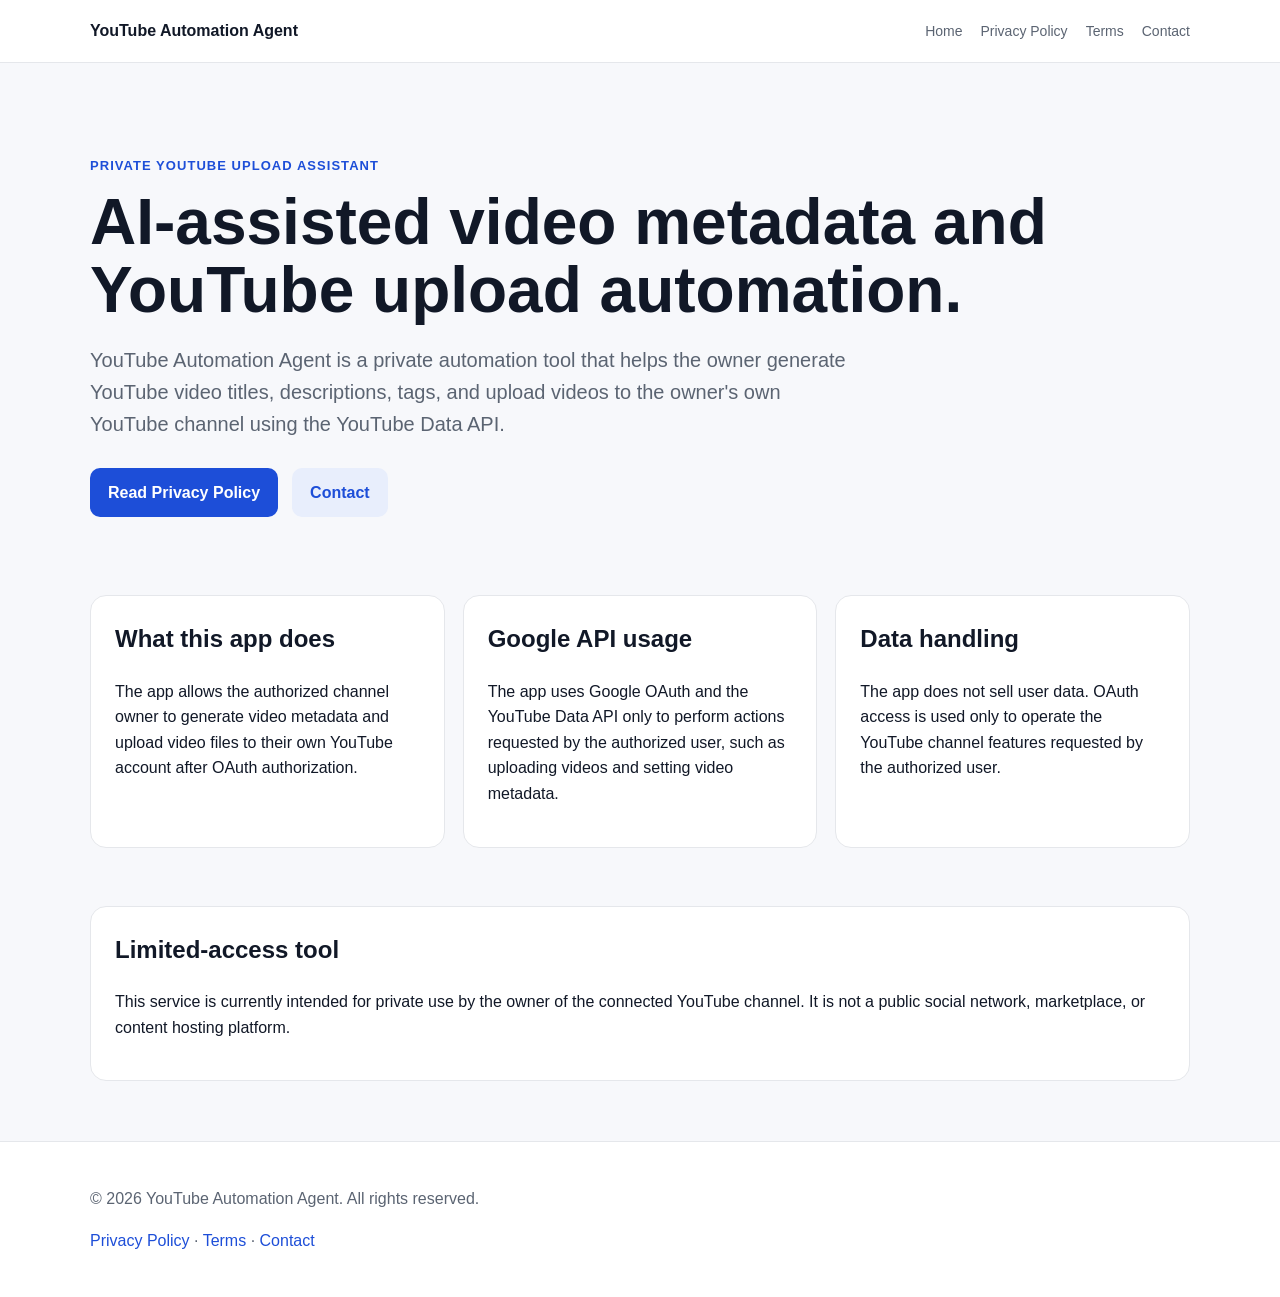
==== index.html @ 1acd13e2 "Add files via upload" ====
<!DOCTYPE html>
<html lang="en">
<head>
  <meta charset="UTF-8" />
  <meta name="viewport" content="width=device-width, initial-scale=1.0" />
  <title>YouTube Automation Agent</title>
  <meta name="description" content="A private YouTube automation tool that helps the owner generate metadata and upload videos to their own YouTube channel." />
  <link rel="stylesheet" href="style.css" />
</head>
<body>
  <header class="site-header">
    <div class="container nav">
      <a class="brand" href="index.html">YouTube Automation Agent</a>
      <nav>
        <a href="index.html">Home</a>
        <a href="privacy-policy.html">Privacy Policy</a>
        <a href="terms.html">Terms</a>
        <a href="contact.html">Contact</a>
      </nav>
    </div>
  </header>

  <main>
    <section class="hero container">
      <div>
        <p class="eyebrow">Private YouTube Upload Assistant</p>
        <h1>AI-assisted video metadata and YouTube upload automation.</h1>
        <p class="lead">
          YouTube Automation Agent is a private automation tool that helps the owner generate YouTube video titles,
          descriptions, tags, and upload videos to the owner's own YouTube channel using the YouTube Data API.
        </p>
        <div class="actions">
          <a class="button" href="privacy-policy.html">Read Privacy Policy</a>
          <a class="button secondary" href="contact.html">Contact</a>
        </div>
      </div>
    </section>

    <section class="container grid">
      <article class="card">
        <h2>What this app does</h2>
        <p>
          The app allows the authorized channel owner to generate video metadata and upload video files
          to their own YouTube account after OAuth authorization.
        </p>
      </article>

      <article class="card">
        <h2>Google API usage</h2>
        <p>
          The app uses Google OAuth and the YouTube Data API only to perform actions requested by the authorized user,
          such as uploading videos and setting video metadata.
        </p>
      </article>

      <article class="card">
        <h2>Data handling</h2>
        <p>
          The app does not sell user data. OAuth access is used only to operate the YouTube channel features
          requested by the authorized user.
        </p>
      </article>
    </section>

    <section class="container notice">
      <h2>Limited-access tool</h2>
      <p>
        This service is currently intended for private use by the owner of the connected YouTube channel.
        It is not a public social network, marketplace, or content hosting platform.
      </p>
    </section>
  </main>

  <footer class="site-footer">
    <div class="container">
      <p>&copy; 2026 YouTube Automation Agent. All rights reserved.</p>
      <p><a href="privacy-policy.html">Privacy Policy</a> · <a href="terms.html">Terms</a> · <a href="contact.html">Contact</a></p>
    </div>
  </footer>
</body>
</html>
---- style.css ----
* {
  box-sizing: border-box;
}

:root {
  --bg: #f7f8fb;
  --text: #111827;
  --muted: #5b6472;
  --card: #ffffff;
  --border: #e5e7eb;
  --accent: #1d4ed8;
  --accent-dark: #173ea8;
}

body {
  margin: 0;
  font-family: Arial, Helvetica, sans-serif;
  background: var(--bg);
  color: var(--text);
  line-height: 1.6;
}

a {
  color: var(--accent);
  text-decoration: none;
}

a:hover {
  text-decoration: underline;
}

.container {
  width: min(1100px, 92%);
  margin: 0 auto;
}

.site-header {
  background: var(--card);
  border-bottom: 1px solid var(--border);
  position: sticky;
  top: 0;
}

.nav {
  display: flex;
  justify-content: space-between;
  align-items: center;
  gap: 16px;
  padding: 18px 0;
}

.brand {
  font-weight: 700;
  color: var(--text);
}

nav {
  display: flex;
  gap: 18px;
  flex-wrap: wrap;
}

nav a {
  color: var(--muted);
  font-size: 14px;
}

.hero {
  padding: 80px 0 48px;
}

.eyebrow {
  color: var(--accent);
  font-weight: 700;
  text-transform: uppercase;
  letter-spacing: 0.08em;
  font-size: 13px;
}

h1 {
  font-size: clamp(34px, 7vw, 64px);
  line-height: 1.05;
  margin: 12px 0 20px;
}

.lead {
  max-width: 760px;
  font-size: 20px;
  color: var(--muted);
}

.actions {
  margin-top: 28px;
  display: flex;
  gap: 14px;
  flex-wrap: wrap;
}

.button {
  display: inline-block;
  background: var(--accent);
  color: #fff;
  padding: 12px 18px;
  border-radius: 10px;
  font-weight: 700;
}

.button:hover {
  background: var(--accent-dark);
  text-decoration: none;
}

.button.secondary {
  background: #e8eefc;
  color: var(--accent);
}

.grid {
  display: grid;
  grid-template-columns: repeat(3, 1fr);
  gap: 18px;
  padding: 30px 0;
}

.card,
.notice,
.legal {
  background: var(--card);
  border: 1px solid var(--border);
  border-radius: 16px;
  padding: 24px;
}

.card h2,
.notice h2,
.legal h2 {
  margin-top: 0;
}

.notice {
  margin: 28px auto 60px;
}

.legal {
  margin-top: 38px;
  margin-bottom: 60px;
  max-width: 850px;
}

.legal h1 {
  font-size: 42px;
}

.contact-box {
  background: #eef2ff;
  padding: 18px;
  border-radius: 12px;
  font-weight: 700;
}

.site-footer {
  border-top: 1px solid var(--border);
  padding: 28px 0;
  color: var(--muted);
  background: var(--card);
}

@media (max-width: 760px) {
  .nav {
    align-items: flex-start;
    flex-direction: column;
  }

  .grid {
    grid-template-columns: 1fr;
  }

  .hero {
    padding-top: 48px;
  }
}
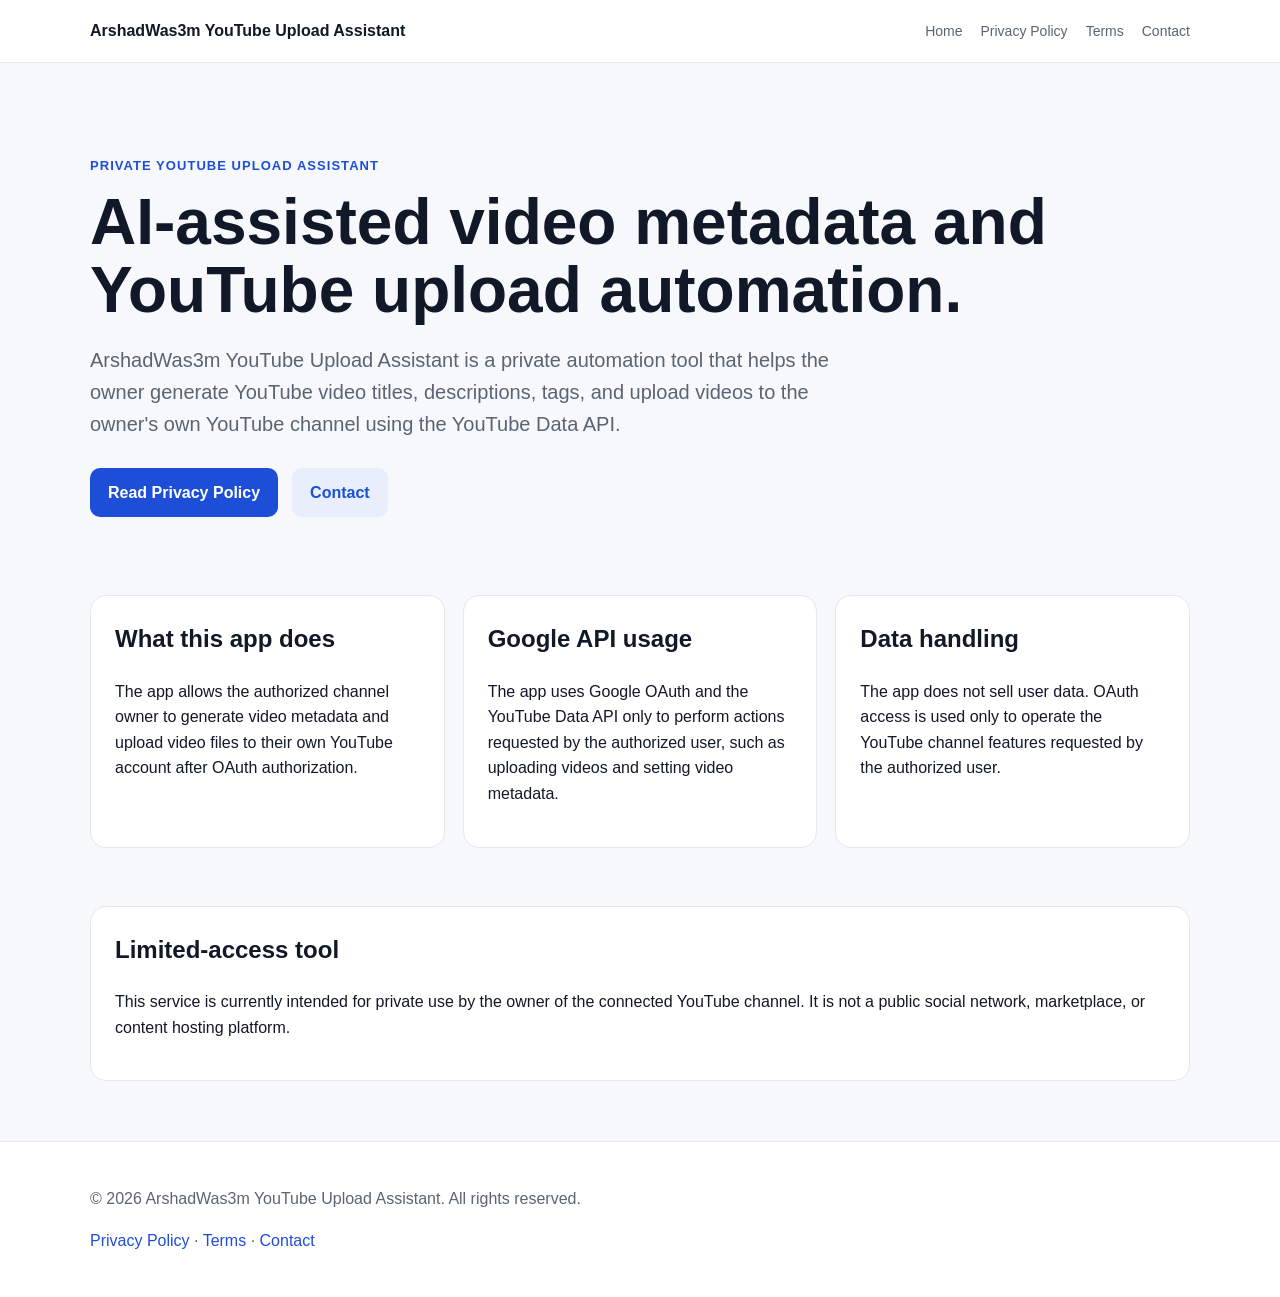
==== commit 69a56eaa: "Update index.html" ====
--- a/index.html
+++ b/index.html
@@ -3,14 +3,14 @@
 <head>
   <meta charset="UTF-8" />
   <meta name="viewport" content="width=device-width, initial-scale=1.0" />
-  <title>YouTube Automation Agent</title>
+  <title>ArshadWas3m YouTube Upload Assistant</title>
   <meta name="description" content="A private YouTube automation tool that helps the owner generate metadata and upload videos to their own YouTube channel." />
   <link rel="stylesheet" href="style.css" />
 </head>
 <body>
   <header class="site-header">
     <div class="container nav">
-      <a class="brand" href="index.html">YouTube Automation Agent</a>
+      <a class="brand" href="index.html">ArshadWas3m YouTube Upload Assistant</a>
       <nav>
         <a href="index.html">Home</a>
         <a href="privacy-policy.html">Privacy Policy</a>
@@ -26,7 +26,7 @@
         <p class="eyebrow">Private YouTube Upload Assistant</p>
         <h1>AI-assisted video metadata and YouTube upload automation.</h1>
         <p class="lead">
-          YouTube Automation Agent is a private automation tool that helps the owner generate YouTube video titles,
+          ArshadWas3m YouTube Upload Assistant is a private automation tool that helps the owner generate YouTube video titles,
           descriptions, tags, and upload videos to the owner's own YouTube channel using the YouTube Data API.
         </p>
         <div class="actions">
@@ -73,7 +73,7 @@
 
   <footer class="site-footer">
     <div class="container">
-      <p>&copy; 2026 YouTube Automation Agent. All rights reserved.</p>
+      <p>&copy; 2026 ArshadWas3m YouTube Upload Assistant. All rights reserved.</p>
       <p><a href="privacy-policy.html">Privacy Policy</a> · <a href="terms.html">Terms</a> · <a href="contact.html">Contact</a></p>
     </div>
   </footer>
